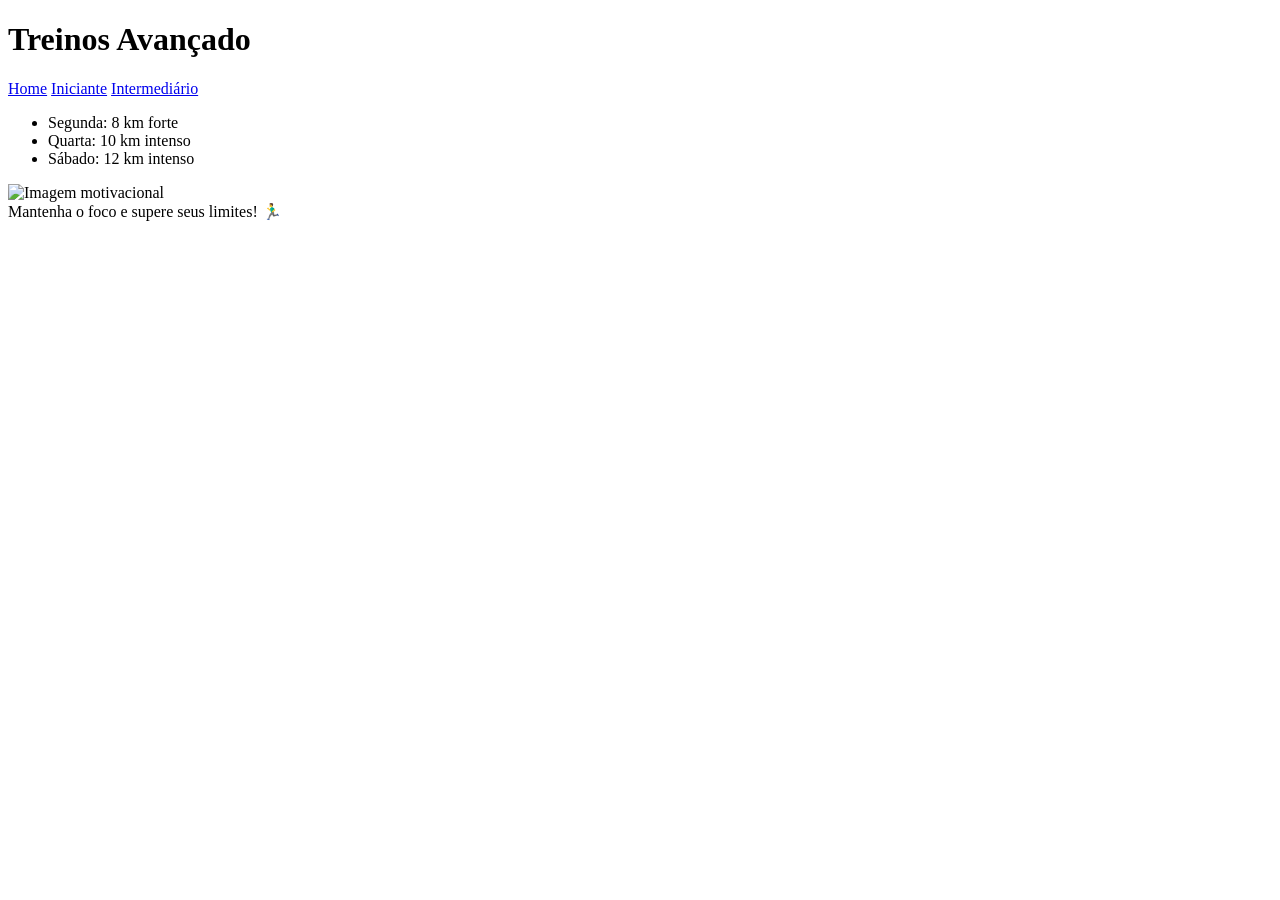
==== avancado.html @ 3e7dbd31 "Create avancado.html for advanced training schedule" ====
<!DOCTYPE html>
<html lang="pt-BR">
<head>
    <meta charset="UTF-8">
    <title>Treinos Avançado</title>
    <link rel="stylesheet" href="style.css">
</head>
<body>
    <header>
        <h1>Treinos Avançado</h1>
    </header>

    <nav>
        <a href="index.html">Home</a>
        <a href="iniciante.html">Iniciante</a>
        <a href="intermediario.html">Intermediário</a>
    </nav>

    <main>
        <ul>
            <li>Segunda: 8 km forte</li>
            <li>Quarta: 10 km intenso</li>
            <li>Sábado: 12 km intenso</li>
        </ul>
        <img src="images/corrida4.jpg" alt="Imagem motivacional" class="motivacao">
    </main>

    <footer>Mantenha o foco e supere seus limites! 🏃‍♂️</footer>
</body>
</html>
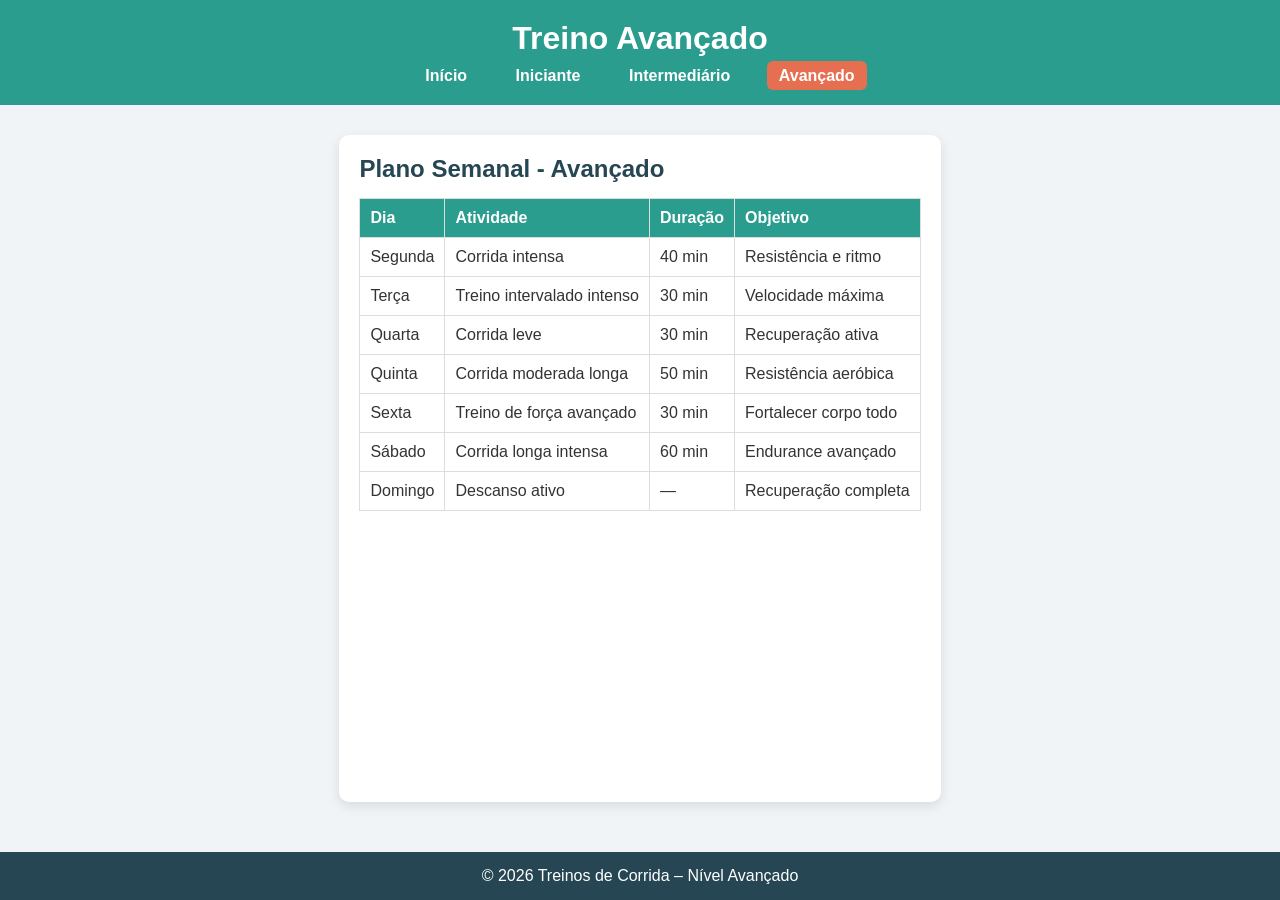
==== commit b948fd1b: "Update advanced training plan and HTML structure" ====
--- a/avancado.html
+++ b/avancado.html
@@ -1,30 +1,49 @@
 <!DOCTYPE html>
 <html lang="pt-BR">
 <head>
-    <meta charset="UTF-8">
-    <title>Treinos Avançado</title>
-    <link rel="stylesheet" href="style.css">
+  <meta charset="UTF-8" />
+  <title>Treino Avançado</title>
+  <link rel="stylesheet" href="style.css" />
+  <meta name="viewport" content="width=device-width, initial-scale=1" />
 </head>
 <body>
-    <header>
-        <h1>Treinos Avançado</h1>
-    </header>
+  <header>
+    <h1>Treino Avançado</h1>
+    <nav>
+      <a href="index.html">Início</a>
+      <a href="iniciante.html">Iniciante</a>
+      <a href="intermediario.html">Intermediário</a>
+      <a href="avancado.html" class="active">Avançado</a>
+    </nav>
+  </header>
 
-    <nav>
-        <a href="index.html">Home</a>
-        <a href="iniciante.html">Iniciante</a>
-        <a href="intermediario.html">Intermediário</a>
-    </nav>
+  <main>
+    <section>
+      <h2>Plano Semanal - Avançado</h2>
+      <table>
+        <thead>
+          <tr>
+            <th>Dia</th>
+            <th>Atividade</th>
+            <th>Duração</th>
+            <th>Objetivo</th>
+          </tr>
+        </thead>
+        <tbody>
+          <tr><td>Segunda</td><td>Corrida intensa</td><td>40 min</td><td>Resistência e ritmo</td></tr>
+          <tr><td>Terça</td><td>Treino intervalado intenso</td><td>30 min</td><td>Velocidade máxima</td></tr>
+          <tr><td>Quarta</td><td>Corrida leve</td><td>30 min</td><td>Recuperação ativa</td></tr>
+          <tr><td>Quinta</td><td>Corrida moderada longa</td><td>50 min</td><td>Resistência aeróbica</td></tr>
+          <tr><td>Sexta</td><td>Treino de força avançado</td><td>30 min</td><td>Fortalecer corpo todo</td></tr>
+          <tr><td>Sábado</td><td>Corrida longa intensa</td><td>60 min</td><td>Endurance avançado</td></tr>
+          <tr><td>Domingo</td><td>Descanso ativo</td><td>—</td><td>Recuperação completa</td></tr>
+        </tbody>
+      </table>
+    </section>
+  </main>
 
-    <main>
-        <ul>
-            <li>Segunda: 8 km forte</li>
-            <li>Quarta: 10 km intenso</li>
-            <li>Sábado: 12 km intenso</li>
-        </ul>
-        <img src="images/corrida4.jpg" alt="Imagem motivacional" class="motivacao">
-    </main>
-
-    <footer>Mantenha o foco e supere seus limites! 🏃‍♂️</footer>
+  <footer>
+    <p>© 2026 Treinos de Corrida – Nível Avançado</p>
+  </footer>
 </body>
 </html>
--- a/style.css
+++ b/style.css
@@ -0,0 +1,99 @@
+/* Reset básico */
+* {
+  margin: 0;
+  padding: 0;
+  box-sizing: border-box;
+}
+
+body {
+  font-family: Arial, sans-serif;
+  background-color: #f0f4f7;
+  color: #333;
+  min-height: 100vh;
+  display: flex;
+  flex-direction: column;
+}
+
+header {
+  background-color: #2a9d8f;
+  color: white;
+  padding: 20px;
+  text-align: center;
+}
+
+header h1 {
+  font-size: 2rem;
+  margin-bottom: 10px;
+}
+
+nav a {
+  color: white;
+  text-decoration: none;
+  margin: 0 10px;
+  padding: 6px 12px;
+  border-radius: 6px;
+  font-weight: bold;
+}
+
+nav a:hover,
+nav a.active {
+  background-color: #e76f51;
+}
+
+main {
+  flex-grow: 1;
+  max-width: 800px;
+  margin: 30px auto;
+  padding: 20px;
+  background-color: white;
+  border-radius: 10px;
+  box-shadow: 0 4px 12px rgba(0,0,0,0.1);
+}
+
+h2 {
+  color: #264653;
+  margin-bottom: 15px;
+}
+
+table {
+  width: 100%;
+  border-collapse: collapse;
+  margin-top: 15px;
+}
+
+table th,
+table td {
+  padding: 10px;
+  border: 1px solid #ddd;
+  text-align: left;
+}
+
+table th {
+  background-color: #2a9d8f;
+  color: white;
+}
+
+table tr:hover {
+  background-color: #f1f1f1;
+}
+
+footer {
+  background-color: #264653;
+  color: white;
+  text-align: center;
+  padding: 15px 0;
+  margin-top: 20px;
+}
+
+@media (max-width: 600px) {
+  nav a {
+    margin: 0 5px;
+    padding: 5px 8px;
+    font-size: 0.9rem;
+  }
+  table th,
+  table td {
+    font-size: 0.9rem;
+    padding: 6px;
+  }
+}
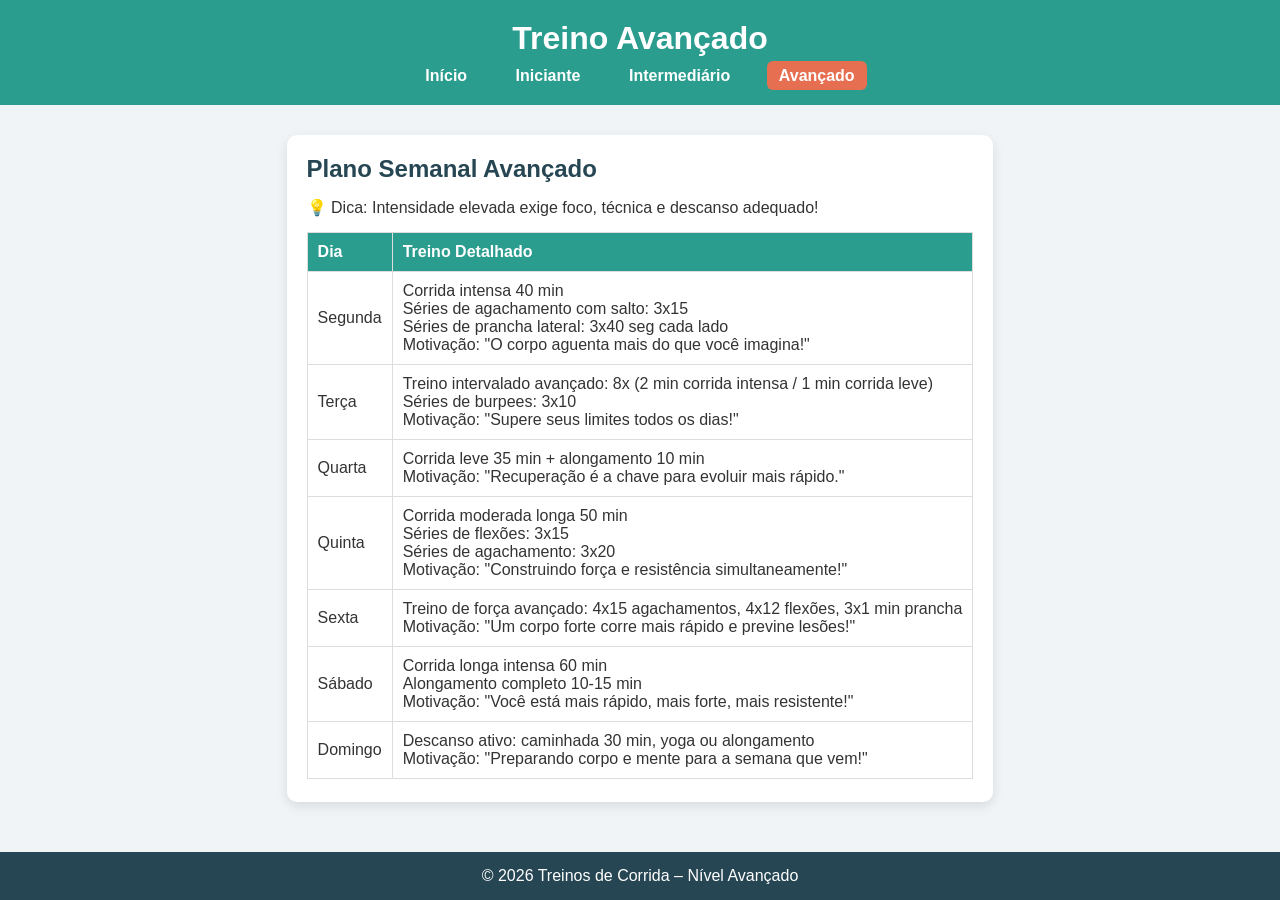
==== commit 8ebcf365: "Update avancado.html" ====
--- a/avancado.html
+++ b/avancado.html
@@ -2,9 +2,9 @@
 <html lang="pt-BR">
 <head>
   <meta charset="UTF-8" />
-  <title>Treino Avançado</title>
-  <link rel="stylesheet" href="style.css" />
-  <meta name="viewport" content="width=device-width, initial-scale=1" />
+  <title>Treino Avançado - Corrida Motivacional</title>
+  <link rel="stylesheet" href="style.css">
+  <meta name="viewport" content="width=device-width, initial-scale=1">
 </head>
 <body>
   <header>
@@ -19,24 +19,71 @@
 
   <main>
     <section>
-      <h2>Plano Semanal - Avançado</h2>
+      <h2>Plano Semanal Avançado</h2>
+      <p class="motivation">💡 Dica: Intensidade elevada exige foco, técnica e descanso adequado!</p>
       <table>
         <thead>
           <tr>
             <th>Dia</th>
-            <th>Atividade</th>
-            <th>Duração</th>
-            <th>Objetivo</th>
+            <th>Treino Detalhado</th>
           </tr>
         </thead>
         <tbody>
-          <tr><td>Segunda</td><td>Corrida intensa</td><td>40 min</td><td>Resistência e ritmo</td></tr>
-          <tr><td>Terça</td><td>Treino intervalado intenso</td><td>30 min</td><td>Velocidade máxima</td></tr>
-          <tr><td>Quarta</td><td>Corrida leve</td><td>30 min</td><td>Recuperação ativa</td></tr>
-          <tr><td>Quinta</td><td>Corrida moderada longa</td><td>50 min</td><td>Resistência aeróbica</td></tr>
-          <tr><td>Sexta</td><td>Treino de força avançado</td><td>30 min</td><td>Fortalecer corpo todo</td></tr>
-          <tr><td>Sábado</td><td>Corrida longa intensa</td><td>60 min</td><td>Endurance avançado</td></tr>
-          <tr><td>Domingo</td><td>Descanso ativo</td><td>—</td><td>Recuperação completa</td></tr>
+          <tr>
+            <td>Segunda</td>
+            <td>
+              Corrida intensa 40 min<br>
+              Séries de agachamento com salto: 3x15<br>
+              Séries de prancha lateral: 3x40 seg cada lado<br>
+              Motivação: "O corpo aguenta mais do que você imagina!"
+            </td>
+          </tr>
+          <tr>
+            <td>Terça</td>
+            <td>
+              Treino intervalado avançado: 8x (2 min corrida intensa / 1 min corrida leve)<br>
+              Séries de burpees: 3x10<br>
+              Motivação: "Supere seus limites todos os dias!"
+            </td>
+          </tr>
+          <tr>
+            <td>Quarta</td>
+            <td>
+              Corrida leve 35 min + alongamento 10 min<br>
+              Motivação: "Recuperação é a chave para evoluir mais rápido."
+            </td>
+          </tr>
+          <tr>
+            <td>Quinta</td>
+            <td>
+              Corrida moderada longa 50 min<br>
+              Séries de flexões: 3x15<br>
+              Séries de agachamento: 3x20<br>
+              Motivação: "Construindo força e resistência simultaneamente!"
+            </td>
+          </tr>
+          <tr>
+            <td>Sexta</td>
+            <td>
+              Treino de força avançado: 4x15 agachamentos, 4x12 flexões, 3x1 min prancha<br>
+              Motivação: "Um corpo forte corre mais rápido e previne lesões!"
+            </td>
+          </tr>
+          <tr>
+            <td>Sábado</td>
+            <td>
+              Corrida longa intensa 60 min<br>
+              Alongamento completo 10-15 min<br>
+              Motivação: "Você está mais rápido, mais forte, mais resistente!"
+            </td>
+          </tr>
+          <tr>
+            <td>Domingo</td>
+            <td>
+              Descanso ativo: caminhada 30 min, yoga ou alongamento<br>
+              Motivação: "Preparando corpo e mente para a semana que vem!"
+            </td>
+          </tr>
         </tbody>
       </table>
     </section>
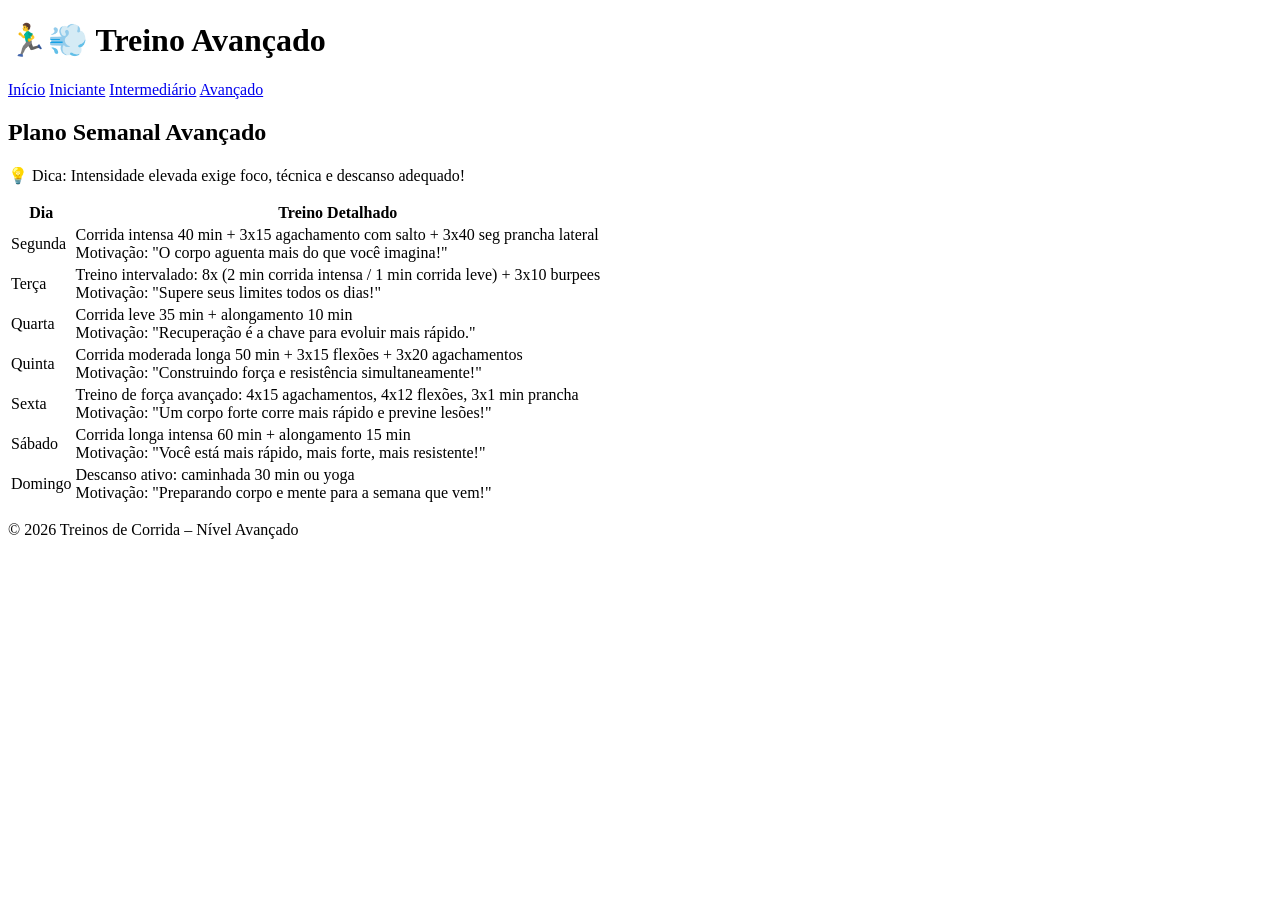
==== commit fe8c6bc4: "Refactor advanced training HTML structure and content" ====
--- a/avancado.html
+++ b/avancado.html
@@ -7,8 +7,8 @@
   <meta name="viewport" content="width=device-width, initial-scale=1">
 </head>
 <body>
-  <header>
-    <h1>Treino Avançado</h1>
+  <header class="avancado">
+    <h1>🏃‍♂️💨 Treino Avançado</h1>
     <nav>
       <a href="index.html">Início</a>
       <a href="iniciante.html">Iniciante</a>
@@ -23,73 +23,22 @@
       <p class="motivation">💡 Dica: Intensidade elevada exige foco, técnica e descanso adequado!</p>
       <table>
         <thead>
-          <tr>
-            <th>Dia</th>
-            <th>Treino Detalhado</th>
-          </tr>
+          <tr><th>Dia</th><th>Treino Detalhado</th></tr>
         </thead>
         <tbody>
-          <tr>
-            <td>Segunda</td>
-            <td>
-              Corrida intensa 40 min<br>
-              Séries de agachamento com salto: 3x15<br>
-              Séries de prancha lateral: 3x40 seg cada lado<br>
-              Motivação: "O corpo aguenta mais do que você imagina!"
-            </td>
-          </tr>
-          <tr>
-            <td>Terça</td>
-            <td>
-              Treino intervalado avançado: 8x (2 min corrida intensa / 1 min corrida leve)<br>
-              Séries de burpees: 3x10<br>
-              Motivação: "Supere seus limites todos os dias!"
-            </td>
-          </tr>
-          <tr>
-            <td>Quarta</td>
-            <td>
-              Corrida leve 35 min + alongamento 10 min<br>
-              Motivação: "Recuperação é a chave para evoluir mais rápido."
-            </td>
-          </tr>
-          <tr>
-            <td>Quinta</td>
-            <td>
-              Corrida moderada longa 50 min<br>
-              Séries de flexões: 3x15<br>
-              Séries de agachamento: 3x20<br>
-              Motivação: "Construindo força e resistência simultaneamente!"
-            </td>
-          </tr>
-          <tr>
-            <td>Sexta</td>
-            <td>
-              Treino de força avançado: 4x15 agachamentos, 4x12 flexões, 3x1 min prancha<br>
-              Motivação: "Um corpo forte corre mais rápido e previne lesões!"
-            </td>
-          </tr>
-          <tr>
-            <td>Sábado</td>
-            <td>
-              Corrida longa intensa 60 min<br>
-              Alongamento completo 10-15 min<br>
-              Motivação: "Você está mais rápido, mais forte, mais resistente!"
-            </td>
-          </tr>
-          <tr>
-            <td>Domingo</td>
-            <td>
-              Descanso ativo: caminhada 30 min, yoga ou alongamento<br>
-              Motivação: "Preparando corpo e mente para a semana que vem!"
-            </td>
-          </tr>
+          <tr><td>Segunda</td><td>Corrida intensa 40 min + 3x15 agachamento com salto + 3x40 seg prancha lateral<br>Motivação: "O corpo aguenta mais do que você imagina!"</td></tr>
+          <tr><td>Terça</td><td>Treino intervalado: 8x (2 min corrida intensa / 1 min corrida leve) + 3x10 burpees<br>Motivação: "Supere seus limites todos os dias!"</td></tr>
+          <tr><td>Quarta</td><td>Corrida leve 35 min + alongamento 10 min<br>Motivação: "Recuperação é a chave para evoluir mais rápido."</td></tr>
+          <tr><td>Quinta</td><td>Corrida moderada longa 50 min + 3x15 flexões + 3x20 agachamentos<br>Motivação: "Construindo força e resistência simultaneamente!"</td></tr>
+          <tr><td>Sexta</td><td>Treino de força avançado: 4x15 agachamentos, 4x12 flexões, 3x1 min prancha<br>Motivação: "Um corpo forte corre mais rápido e previne lesões!"</td></tr>
+          <tr><td>Sábado</td><td>Corrida longa intensa 60 min + alongamento 15 min<br>Motivação: "Você está mais rápido, mais forte, mais resistente!"</td></tr>
+          <tr><td>Domingo</td><td>Descanso ativo: caminhada 30 min ou yoga<br>Motivação: "Preparando corpo e mente para a semana que vem!"</td></tr>
         </tbody>
       </table>
     </section>
   </main>
 
-  <footer>
+  <footer class="avancado">
     <p>© 2026 Treinos de Corrida – Nível Avançado</p>
   </footer>
 </body>
--- a/style.css
+++ b/style.css
@@ -1,99 +1,96 @@
-/* Reset básico */
-* {
-  margin: 0;
-  padding: 0;
-  box-sizing: border-box;
-}
+<!DOCTYPE html>
+<html lang="pt-BR">
+<head>
+  <meta charset="UTF-8" />
+  <title>Treino Avançado - Corrida Motivacional</title>
+  <link rel="stylesheet" href="style.css">
+  <meta name="viewport" content="width=device-width, initial-scale=1">
+</head>
+<body>
+  <header>
+    <h1>Treino Avançado</h1>
+    <nav>
+      <a href="index.html">Início</a>
+      <a href="iniciante.html">Iniciante</a>
+      <a href="intermediario.html">Intermediário</a>
+      <a href="avancado.html" class="active">Avançado</a>
+    </nav>
+  </header>
 
-body {
-  font-family: Arial, sans-serif;
-  background-color: #f0f4f7;
-  color: #333;
-  min-height: 100vh;
-  display: flex;
-  flex-direction: column;
-}
+  <main>
+    <section>
+      <h2>Plano Semanal Avançado</h2>
+      <p class="motivation">💡 Dica: Intensidade elevada exige foco, técnica e descanso adequado!</p>
+      <table>
+        <thead>
+          <tr>
+            <th>Dia</th>
+            <th>Treino Detalhado</th>
+          </tr>
+        </thead>
+        <tbody>
+          <tr>
+            <td>Segunda</td>
+            <td>
+              Corrida intensa 40 min<br>
+              Séries de agachamento com salto: 3x15<br>
+              Séries de prancha lateral: 3x40 seg cada lado<br>
+              Motivação: "O corpo aguenta mais do que você imagina!"
+            </td>
+          </tr>
+          <tr>
+            <td>Terça</td>
+            <td>
+              Treino intervalado avançado: 8x (2 min corrida intensa / 1 min corrida leve)<br>
+              Séries de burpees: 3x10<br>
+              Motivação: "Supere seus limites todos os dias!"
+            </td>
+          </tr>
+          <tr>
+            <td>Quarta</td>
+            <td>
+              Corrida leve 35 min + alongamento 10 min<br>
+              Motivação: "Recuperação é a chave para evoluir mais rápido."
+            </td>
+          </tr>
+          <tr>
+            <td>Quinta</td>
+            <td>
+              Corrida moderada longa 50 min<br>
+              Séries de flexões: 3x15<br>
+              Séries de agachamento: 3x20<br>
+              Motivação: "Construindo força e resistência simultaneamente!"
+            </td>
+          </tr>
+          <tr>
+            <td>Sexta</td>
+            <td>
+              Treino de força avançado: 4x15 agachamentos, 4x12 flexões, 3x1 min prancha<br>
+              Motivação: "Um corpo forte corre mais rápido e previne lesões!"
+            </td>
+          </tr>
+          <tr>
+            <td>Sábado</td>
+            <td>
+              Corrida longa intensa 60 min<br>
+              Alongamento completo 10-15 min<br>
+              Motivação: "Você está mais rápido, mais forte, mais resistente!"
+            </td>
+          </tr>
+          <tr>
+            <td>Domingo</td>
+            <td>
+              Descanso ativo: caminhada 30 min, yoga ou alongamento<br>
+              Motivação: "Preparando corpo e mente para a semana que vem!"
+            </td>
+          </tr>
+        </tbody>
+      </table>
+    </section>
+  </main>
 
-header {
-  background-color: #2a9d8f;
-  color: white;
-  padding: 20px;
-  text-align: center;
-}
-
-header h1 {
-  font-size: 2rem;
-  margin-bottom: 10px;
-}
-
-nav a {
-  color: white;
-  text-decoration: none;
-  margin: 0 10px;
-  padding: 6px 12px;
-  border-radius: 6px;
-  font-weight: bold;
-}
-
-nav a:hover,
-nav a.active {
-  background-color: #e76f51;
-}
-
-main {
-  flex-grow: 1;
-  max-width: 800px;
-  margin: 30px auto;
-  padding: 20px;
-  background-color: white;
-  border-radius: 10px;
-  box-shadow: 0 4px 12px rgba(0,0,0,0.1);
-}
-
-h2 {
-  color: #264653;
-  margin-bottom: 15px;
-}
-
-table {
-  width: 100%;
-  border-collapse: collapse;
-  margin-top: 15px;
-}
-
-table th,
-table td {
-  padding: 10px;
-  border: 1px solid #ddd;
-  text-align: left;
-}
-
-table th {
-  background-color: #2a9d8f;
-  color: white;
-}
-
-table tr:hover {
-  background-color: #f1f1f1;
-}
-
-footer {
-  background-color: #264653;
-  color: white;
-  text-align: center;
-  padding: 15px 0;
-  margin-top: 20px;
-}
-
-@media (max-width: 600px) {
-  nav a {
-    margin: 0 5px;
-    padding: 5px 8px;
-    font-size: 0.9rem;
-  }
-  table th,
-  table td {
-    font-size: 0.9rem;
-    padding: 6px;
-  }
-}
+  <footer>
+    <p>© 2026 Treinos de Corrida – Nível Avançado</p>
+  </footer>
+</body>
+</html>
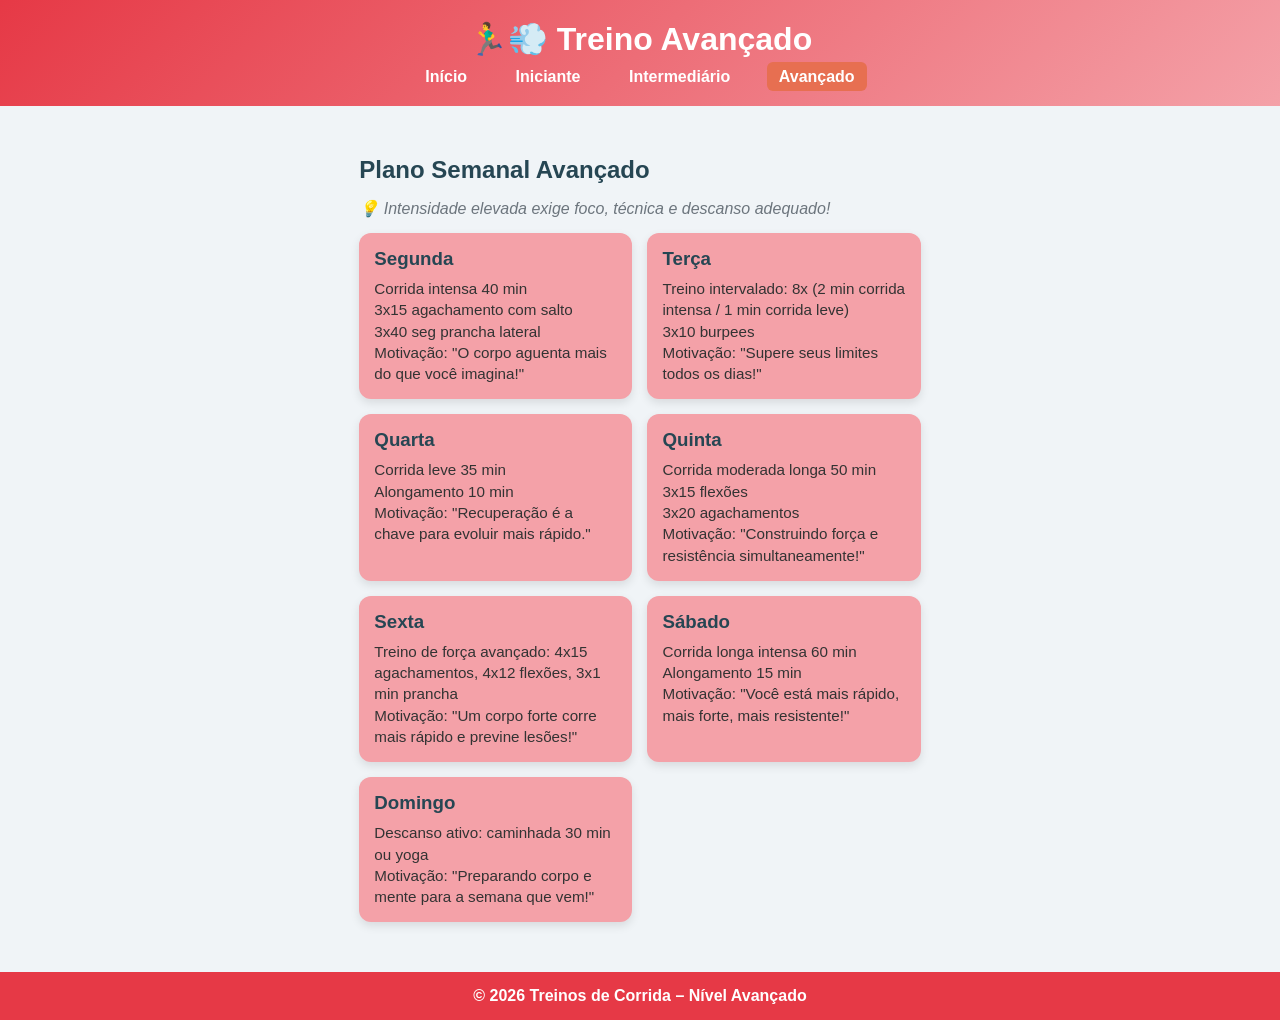
==== commit 4a0e3e89: "Refactor advanced training HTML structure" ====
--- a/avancado.html
+++ b/avancado.html
@@ -1,45 +1,36 @@
 <!DOCTYPE html>
 <html lang="pt-BR">
 <head>
-  <meta charset="UTF-8" />
-  <title>Treino Avançado - Corrida Motivacional</title>
-  <link rel="stylesheet" href="style.css">
-  <meta name="viewport" content="width=device-width, initial-scale=1">
+<meta charset="UTF-8">
+<title>Treino Avançado</title>
+<link rel="stylesheet" href="style.css">
+<meta name="viewport" content="width=device-width, initial-scale=1">
 </head>
 <body>
-  <header class="avancado">
-    <h1>🏃‍♂️💨 Treino Avançado</h1>
-    <nav>
-      <a href="index.html">Início</a>
-      <a href="iniciante.html">Iniciante</a>
-      <a href="intermediario.html">Intermediário</a>
-      <a href="avancado.html" class="active">Avançado</a>
-    </nav>
-  </header>
+<header class="avancado">
+<h1>🏃‍♂️💨 Treino Avançado</h1>
+<nav>
+<a href="index.html">Início</a>
+<a href="iniciante.html">Iniciante</a>
+<a href="intermediario.html">Intermediário</a>
+<a href="avancado.html" class="active">Avançado</a>
+</nav>
+</header>
 
-  <main>
-    <section>
-      <h2>Plano Semanal Avançado</h2>
-      <p class="motivation">💡 Dica: Intensidade elevada exige foco, técnica e descanso adequado!</p>
-      <table>
-        <thead>
-          <tr><th>Dia</th><th>Treino Detalhado</th></tr>
-        </thead>
-        <tbody>
-          <tr><td>Segunda</td><td>Corrida intensa 40 min + 3x15 agachamento com salto + 3x40 seg prancha lateral<br>Motivação: "O corpo aguenta mais do que você imagina!"</td></tr>
-          <tr><td>Terça</td><td>Treino intervalado: 8x (2 min corrida intensa / 1 min corrida leve) + 3x10 burpees<br>Motivação: "Supere seus limites todos os dias!"</td></tr>
-          <tr><td>Quarta</td><td>Corrida leve 35 min + alongamento 10 min<br>Motivação: "Recuperação é a chave para evoluir mais rápido."</td></tr>
-          <tr><td>Quinta</td><td>Corrida moderada longa 50 min + 3x15 flexões + 3x20 agachamentos<br>Motivação: "Construindo força e resistência simultaneamente!"</td></tr>
-          <tr><td>Sexta</td><td>Treino de força avançado: 4x15 agachamentos, 4x12 flexões, 3x1 min prancha<br>Motivação: "Um corpo forte corre mais rápido e previne lesões!"</td></tr>
-          <tr><td>Sábado</td><td>Corrida longa intensa 60 min + alongamento 15 min<br>Motivação: "Você está mais rápido, mais forte, mais resistente!"</td></tr>
-          <tr><td>Domingo</td><td>Descanso ativo: caminhada 30 min ou yoga<br>Motivação: "Preparando corpo e mente para a semana que vem!"</td></tr>
-        </tbody>
-      </table>
-    </section>
-  </main>
+<main>
+<h2>Plano Semanal Avançado</h2>
+<p class="motivation">💡 Intensidade elevada exige foco, técnica e descanso adequado!</p>
+<div class="card-container">
+<div class="card avancado"><h3>Segunda</h3><p>Corrida intensa 40 min<br>3x15 agachamento com salto<br>3x40 seg prancha lateral<br>Motivação: "O corpo aguenta mais do que você imagina!"</p></div>
+<div class="card avancado"><h3>Terça</h3><p>Treino intervalado: 8x (2 min corrida intensa / 1 min corrida leve)<br>3x10 burpees<br>Motivação: "Supere seus limites todos os dias!"</p></div>
+<div class="card avancado"><h3>Quarta</h3><p>Corrida leve 35 min<br>Alongamento 10 min<br>Motivação: "Recuperação é a chave para evoluir mais rápido."</p></div>
+<div class="card avancado"><h3>Quinta</h3><p>Corrida moderada longa 50 min<br>3x15 flexões<br>3x20 agachamentos<br>Motivação: "Construindo força e resistência simultaneamente!"</p></div>
+<div class="card avancado"><h3>Sexta</h3><p>Treino de força avançado: 4x15 agachamentos, 4x12 flexões, 3x1 min prancha<br>Motivação: "Um corpo forte corre mais rápido e previne lesões!"</p></div>
+<div class="card avancado"><h3>Sábado</h3><p>Corrida longa intensa 60 min<br>Alongamento 15 min<br>Motivação: "Você está mais rápido, mais forte, mais resistente!"</p></div>
+<div class="card avancado"><h3>Domingo</h3><p>Descanso ativo: caminhada 30 min ou yoga<br>Motivação: "Preparando corpo e mente para a semana que vem!"</p></div>
+</div>
+</main>
 
-  <footer class="avancado">
-    <p>© 2026 Treinos de Corrida – Nível Avançado</p>
-  </footer>
+<footer class="avancado"><p>© 2026 Treinos de Corrida – Nível Avançado</p></footer>
 </body>
 </html>
--- a/style.css
+++ b/style.css
@@ -1,96 +1,39 @@
-<!DOCTYPE html>
-<html lang="pt-BR">
-<head>
-  <meta charset="UTF-8" />
-  <title>Treino Avançado - Corrida Motivacional</title>
-  <link rel="stylesheet" href="style.css">
-  <meta name="viewport" content="width=device-width, initial-scale=1">
-</head>
-<body>
-  <header>
-    <h1>Treino Avançado</h1>
-    <nav>
-      <a href="index.html">Início</a>
-      <a href="iniciante.html">Iniciante</a>
-      <a href="intermediario.html">Intermediário</a>
-      <a href="avancado.html" class="active">Avançado</a>
-    </nav>
-  </header>
+/* Reset básico */
+* { margin:0; padding:0; box-sizing:border-box; }
+body { font-family:'Arial',sans-serif; background-color:#f0f4f7; color:#333; min-height:100vh; display:flex; flex-direction:column; }
+header { padding:20px; text-align:center; color:white; }
+header h1 { font-size:2rem; margin-bottom:10px; }
+nav a { color:white; text-decoration:none; margin:0 10px; padding:6px 12px; border-radius:6px; font-weight:bold; transition:background-color 0.3s ease; }
+nav a:hover, nav a.active { background-color:#e76f51; }
 
-  <main>
-    <section>
-      <h2>Plano Semanal Avançado</h2>
-      <p class="motivation">💡 Dica: Intensidade elevada exige foco, técnica e descanso adequado!</p>
-      <table>
-        <thead>
-          <tr>
-            <th>Dia</th>
-            <th>Treino Detalhado</th>
-          </tr>
-        </thead>
-        <tbody>
-          <tr>
-            <td>Segunda</td>
-            <td>
-              Corrida intensa 40 min<br>
-              Séries de agachamento com salto: 3x15<br>
-              Séries de prancha lateral: 3x40 seg cada lado<br>
-              Motivação: "O corpo aguenta mais do que você imagina!"
-            </td>
-          </tr>
-          <tr>
-            <td>Terça</td>
-            <td>
-              Treino intervalado avançado: 8x (2 min corrida intensa / 1 min corrida leve)<br>
-              Séries de burpees: 3x10<br>
-              Motivação: "Supere seus limites todos os dias!"
-            </td>
-          </tr>
-          <tr>
-            <td>Quarta</td>
-            <td>
-              Corrida leve 35 min + alongamento 10 min<br>
-              Motivação: "Recuperação é a chave para evoluir mais rápido."
-            </td>
-          </tr>
-          <tr>
-            <td>Quinta</td>
-            <td>
-              Corrida moderada longa 50 min<br>
-              Séries de flexões: 3x15<br>
-              Séries de agachamento: 3x20<br>
-              Motivação: "Construindo força e resistência simultaneamente!"
-            </td>
-          </tr>
-          <tr>
-            <td>Sexta</td>
-            <td>
-              Treino de força avançado: 4x15 agachamentos, 4x12 flexões, 3x1 min prancha<br>
-              Motivação: "Um corpo forte corre mais rápido e previne lesões!"
-            </td>
-          </tr>
-          <tr>
-            <td>Sábado</td>
-            <td>
-              Corrida longa intensa 60 min<br>
-              Alongamento completo 10-15 min<br>
-              Motivação: "Você está mais rápido, mais forte, mais resistente!"
-            </td>
-          </tr>
-          <tr>
-            <td>Domingo</td>
-            <td>
-              Descanso ativo: caminhada 30 min, yoga ou alongamento<br>
-              Motivação: "Preparando corpo e mente para a semana que vem!"
-            </td>
-          </tr>
-        </tbody>
-      </table>
-    </section>
-  </main>
+/* Header gradiente por nível */
+header.iniciante { background:linear-gradient(135deg,#2a9d8f,#88d8d4); }
+header.intermediario { background:linear-gradient(135deg,#f4a261,#fcd5b4); }
+header.avancado { background:linear-gradient(135deg,#e63946,#f4a1a8); }
 
-  <footer>
-    <p>© 2026 Treinos de Corrida – Nível Avançado</p>
-  </footer>
-</body>
-</html>
+main { flex-grow:1; max-width:900px; margin:30px auto; padding:20px; }
+h2 { color:#264653; margin-bottom:15px; }
+.motivation { font-style:italic; color:#6c757d; margin-bottom:15px; }
+
+/* Cards */
+.card-container { display:grid; grid-template-columns:repeat(auto-fit,minmax(250px,1fr)); gap:15px; }
+.card { border-radius:12px; padding:15px; box-shadow:0 4px 10px rgba(0,0,0,0.1); transition: transform 0.2s ease, box-shadow 0.2s ease; }
+.card:hover { transform:translateY(-5px); box-shadow:0 8px 20px rgba(0,0,0,0.2); }
+.card h3 { margin-bottom:8px; color:#264653; }
+.card p { font-size:0.95rem; line-height:1.4; }
+
+/* Cards coloridos */
+.card.iniciante { background-color:#a8dadc; }
+.card.intermediario { background-color:#fcd5b4; }
+.card.avancado { background-color:#f4a1a8; }
+
+.card.iniciante:hover { box-shadow:0 8px 20px rgba(42,157,143,0.4); }
+.card.intermediario:hover { box-shadow:0 8px 20px rgba(244,162,97,0.4); }
+.card.avancado:hover { box-shadow:0 8px 20px rgba(230,57,70,0.4); }
+
+/* Footer */
+footer.iniciante { background-color:#2a9d8f; color:white; padding:15px 0; text-align:center; font-weight:bold; }
+footer.intermediario { background-color:#f4a261; color:white; padding:15px 0; text-align:center; font-weight:bold; }
+footer.avancado { background-color:#e63946; color:white; padding:15px 0; text-align:center; font-weight:bold; }
+
+@media (max-width:600px){ nav a{ margin:0 5px; padding:5px 8px; font-size:0.9rem; } }
